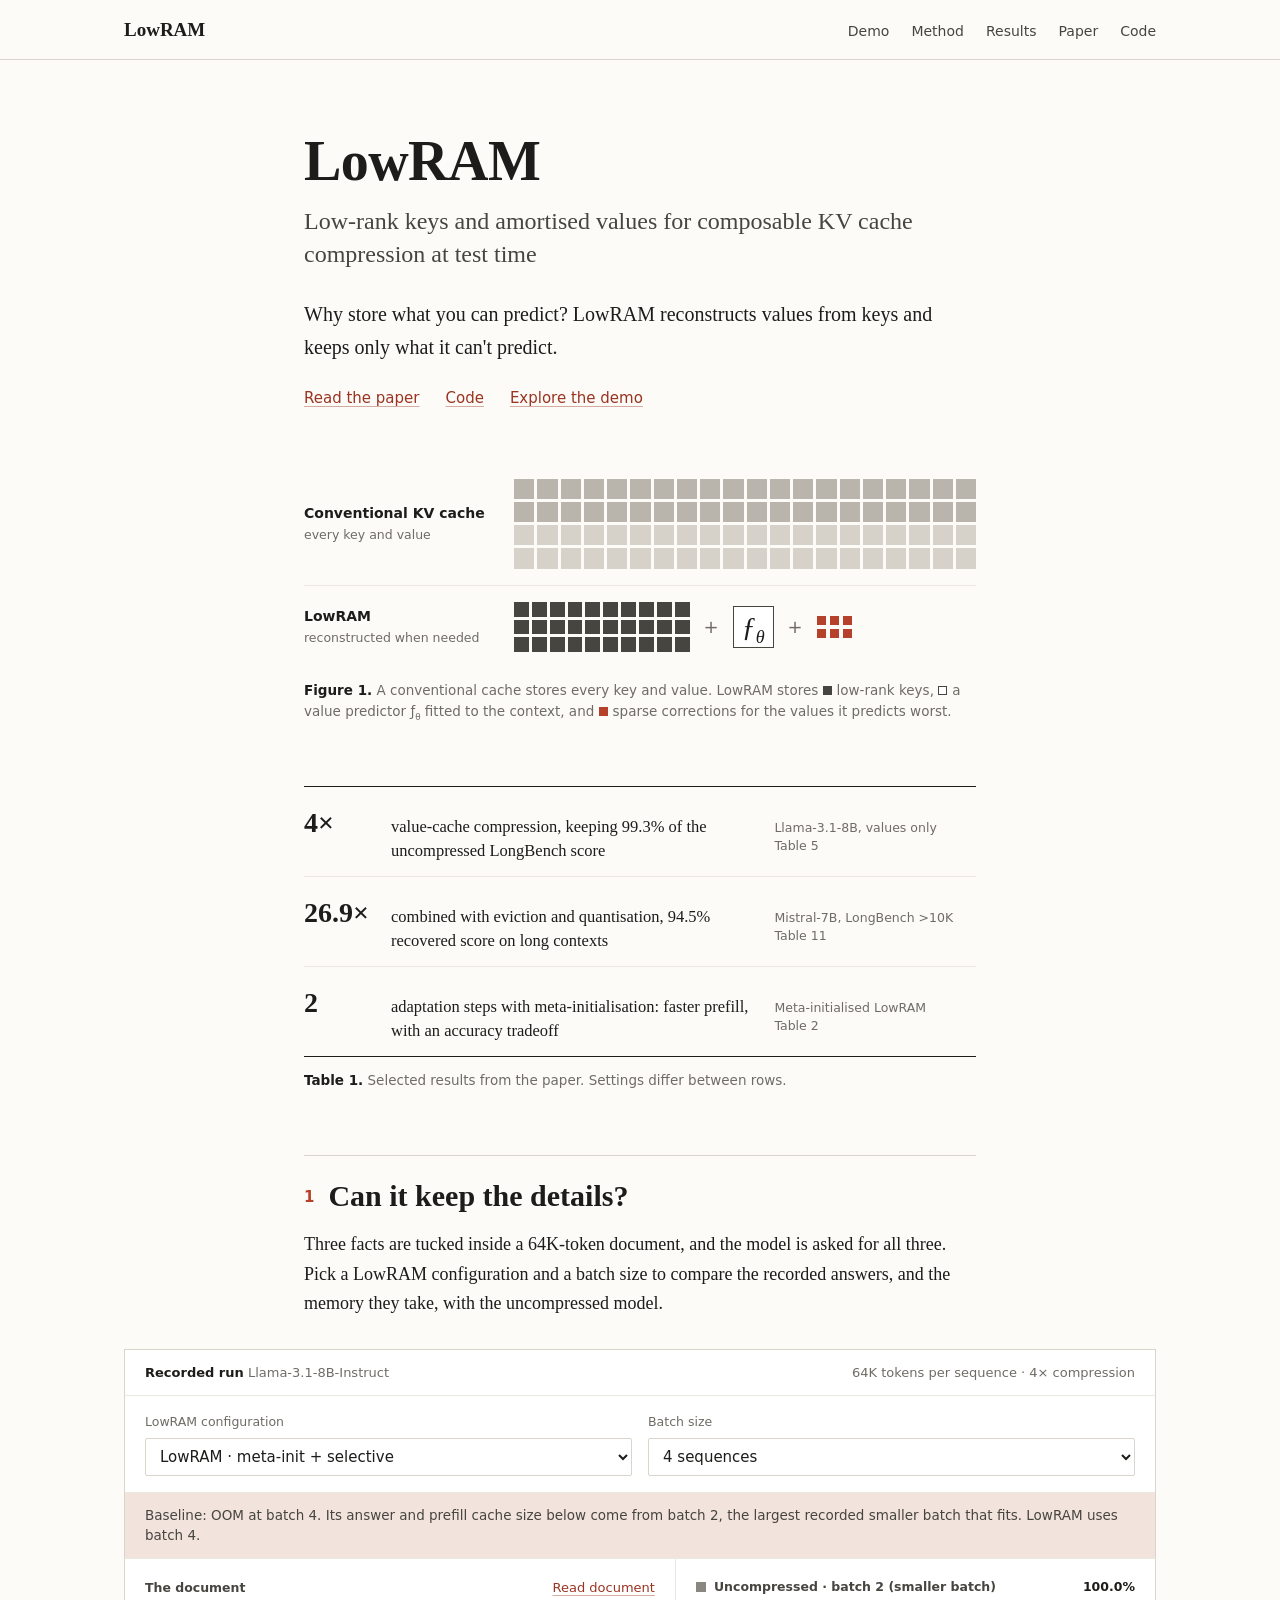
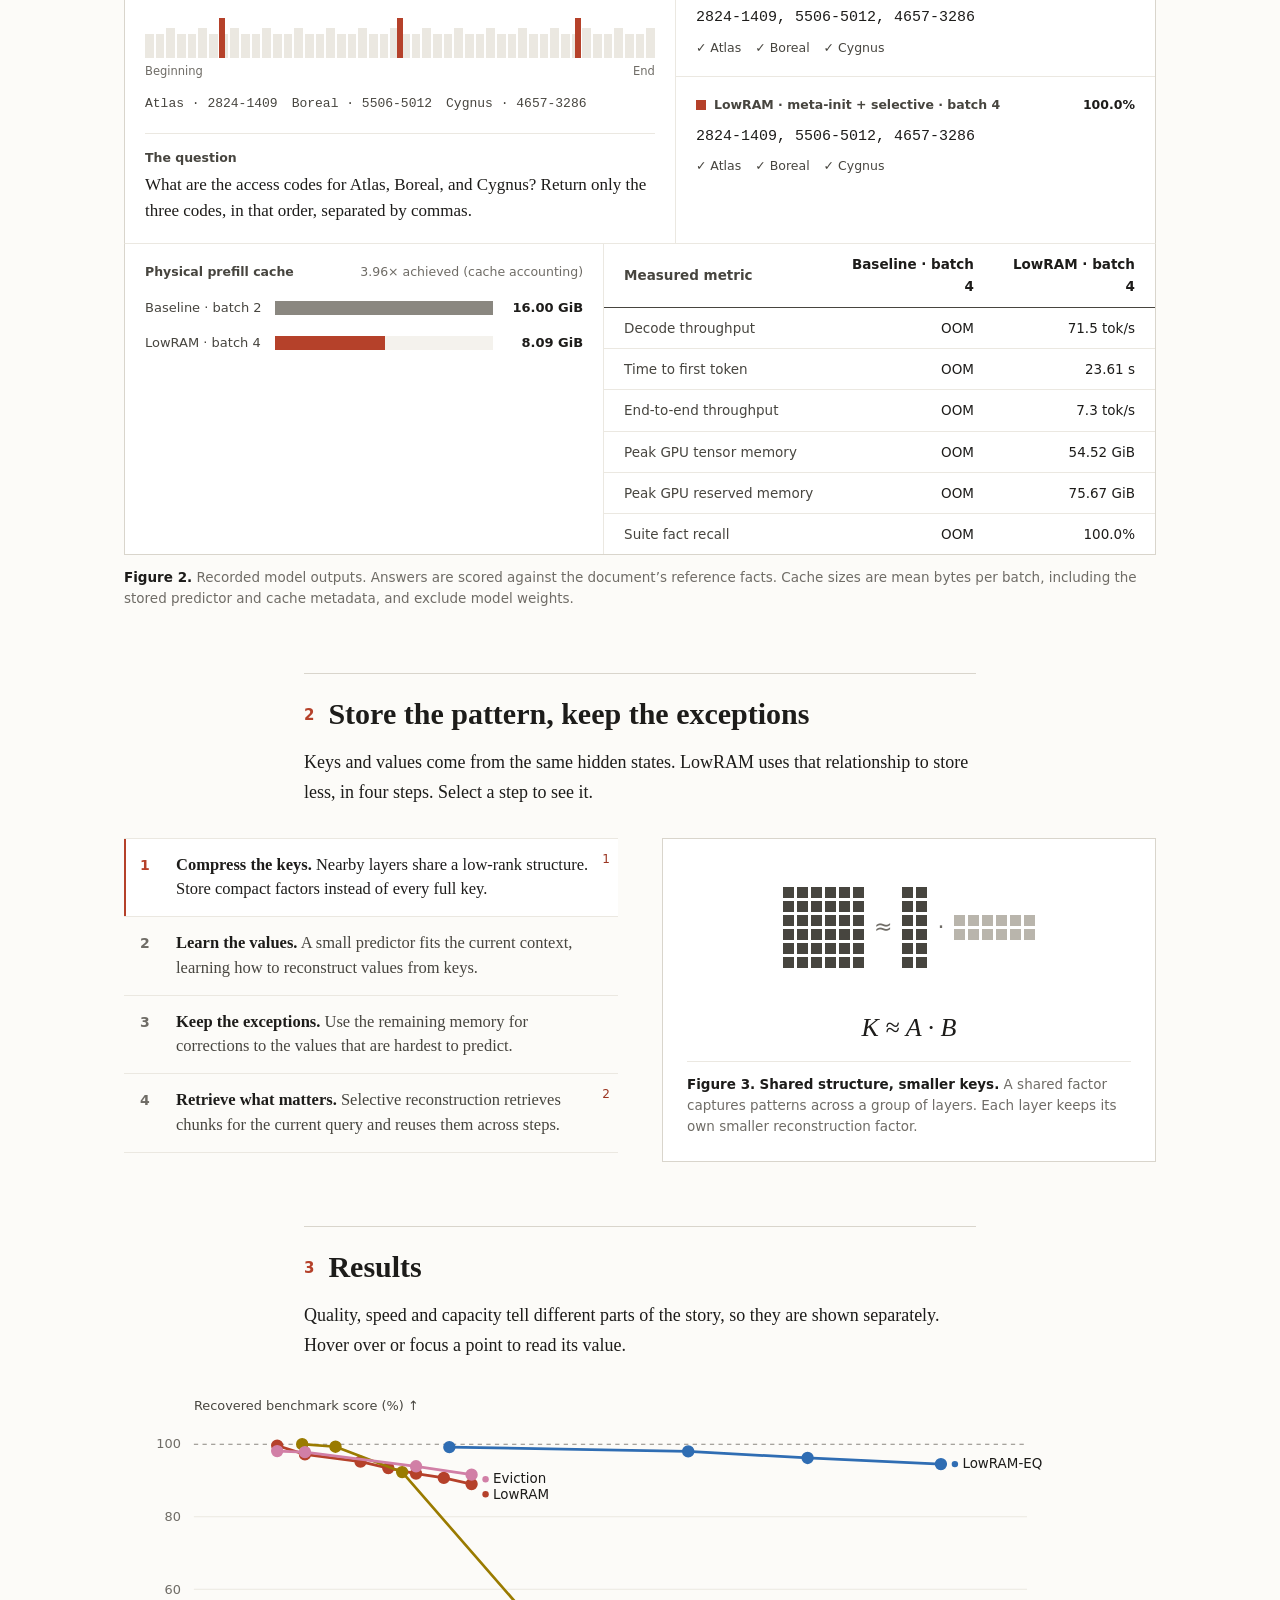
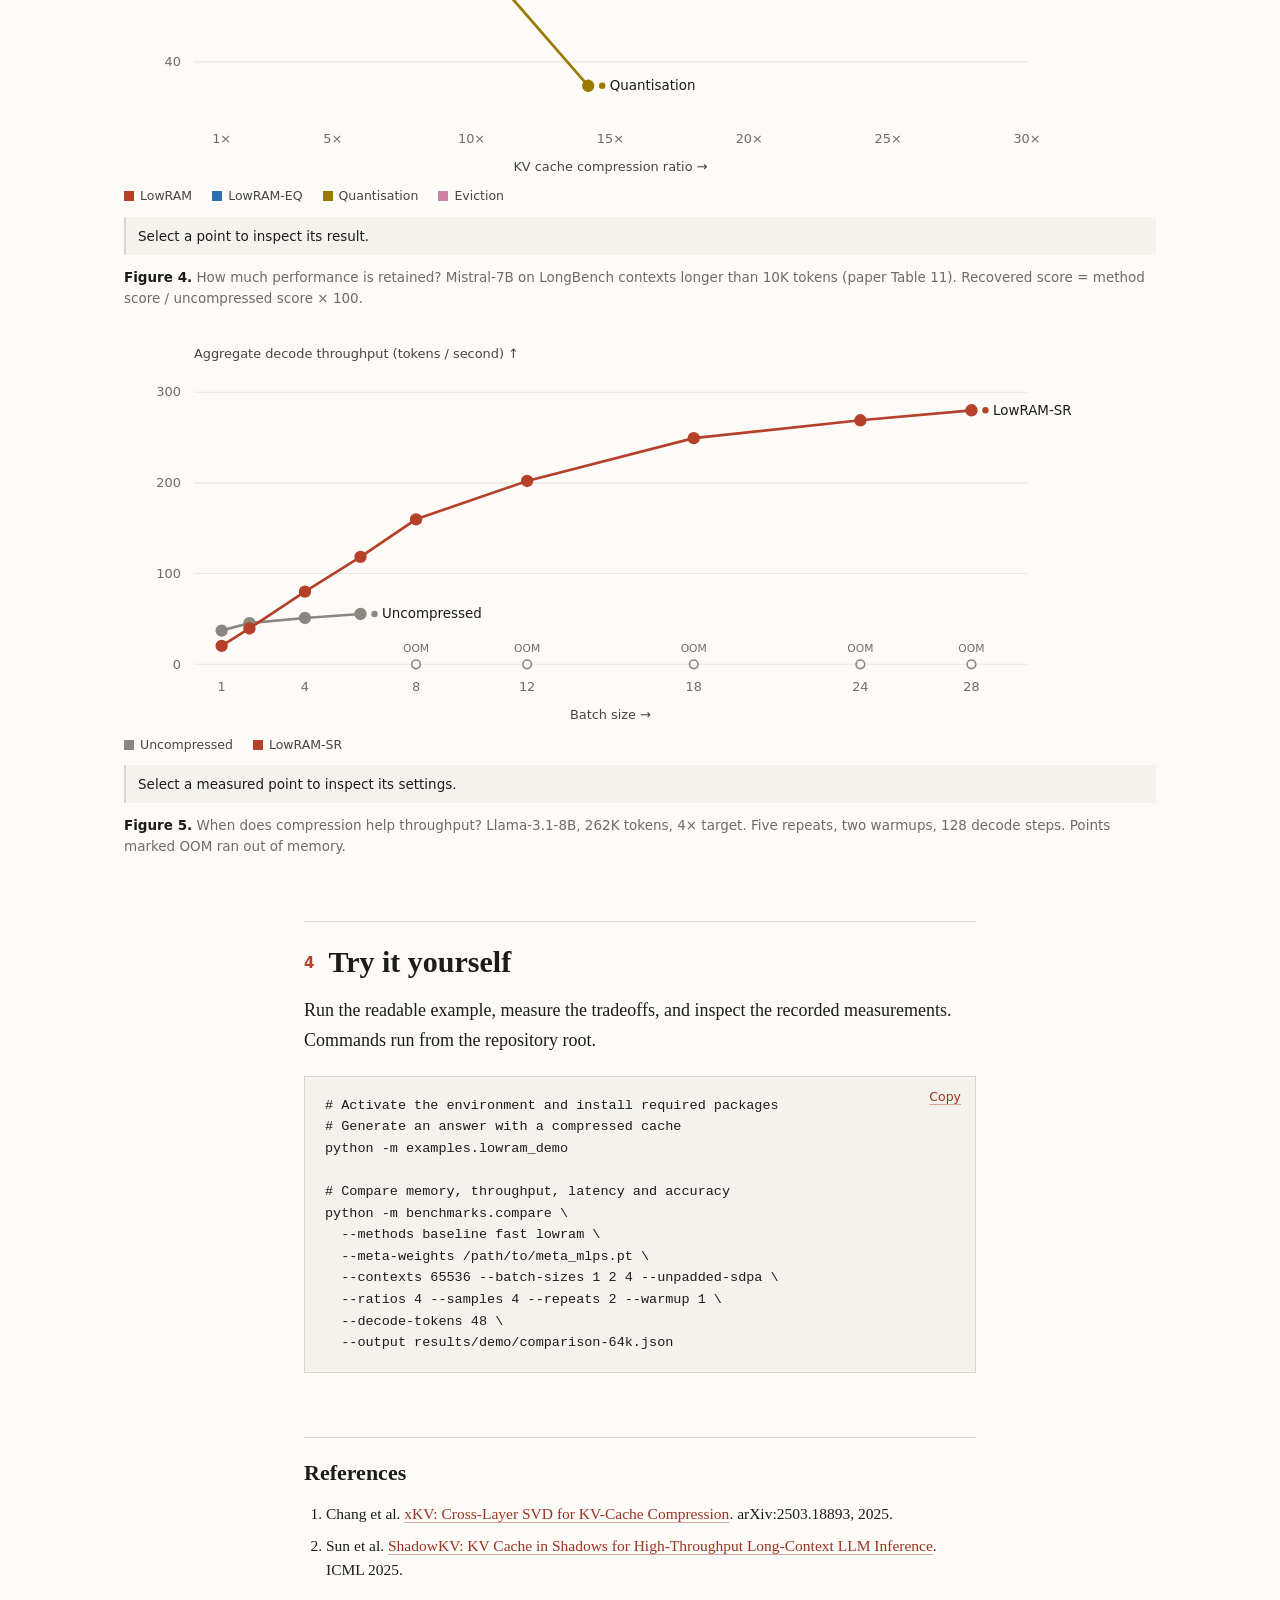
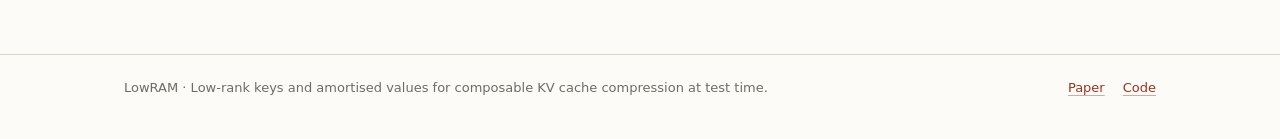
==== website/index.html @ 3d650031 "[Update] website" ====
<!doctype html>
<html lang="en-GB">
<head>
  <meta charset="utf-8">
  <meta name="viewport" content="width=device-width, initial-scale=1">
  <meta name="description" content="LowRAM: low-rank keys and amortised values for composable KV cache compression. Explore the method and replay real benchmark results.">
  <title>LowRAM — More context. Less memory.</title>
  <link rel="icon" href="favicon.svg" type="image/svg+xml">
  <!-- TODO: replace every ARXIV_ID in this file with the paper's arXiv ID once it is public. -->
  <link rel="stylesheet" href="styles.css?v=article-3">
  <script src="app.js?v=article-3" defer></script>
</head>
<body>
  <a class="skip" href="#main">Skip to content</a>
  <header class="site-header">
    <div class="page-wide header-row">
      <a class="wordmark" href="#">LowRAM</a>
      <nav aria-label="Main navigation"><a href="#demo">Demo</a><a href="#method">Method</a><a href="#evidence">Results</a><a href="https://arxiv.org/abs/ARXIV_ID">Paper</a><a href="https://github.com/MartinBenfeghoul/project_a">Code</a></nav>
    </div>
  </header>

  <main id="main">
    <article>
      <header class="title-block col">
        <h1>LowRAM</h1>
        <p class="subtitle">Low-rank keys and amortised values for composable KV cache compression at test time</p>
        <p class="lede">Why store what you can predict? LowRAM reconstructs values from keys and keeps only what it can't predict.</p>
        <p class="title-links"><a href="https://arxiv.org/abs/ARXIV_ID">Read the paper</a><a href="https://github.com/MartinBenfeghoul/project_a">Code</a><a href="#demo">Explore the demo</a></p>
      </header>

      <figure class="teaser col">
        <div class="teaser-row"><span class="teaser-label">Conventional KV cache<small>every key and value</small></span><div class="cache-grid full-grid" aria-hidden="true"></div></div>
        <div class="teaser-row"><span class="teaser-label">LowRAM<small>reconstructed when needed</small></span><div class="teaser-compressed" aria-hidden="true"><div class="cache-grid small-grid"></div><span class="op">+</span><span class="predictor-symbol">ƒ<sub>θ</sub></span><span class="op">+</span><div class="residual-grid"><i></i><i></i><i></i><i></i><i></i><i></i></div></div></div>
        <figcaption><b>Figure 1.</b> A conventional cache stores every key and value. LowRAM stores <span class="swatch key-swatch"></span>low-rank keys, <span class="swatch value-swatch"></span>a value predictor ƒ<sub>θ</sub> fitted to the context, and <span class="swatch residual-swatch"></span>sparse corrections for the values it predicts worst.</figcaption>
      </figure>

      <section class="col" aria-label="Selected findings from the paper">
        <table class="highlights">
          <caption><b>Table 1.</b> Selected results from the paper. Settings differ between rows.</caption>
          <tbody>
            <tr><th scope="row">4×</th><td>value-cache compression, keeping 99.3% of the uncompressed LongBench score</td><td class="source">Llama-3.1-8B, values only<br>Table 5</td></tr>
            <tr><th scope="row">26.9×</th><td>combined with eviction and quantisation, 94.5% recovered score on long contexts</td><td class="source">Mistral-7B, LongBench &gt;10K<br>Table 11</td></tr>
            <tr><th scope="row">2</th><td>adaptation steps with meta-initialisation: faster prefill, with an accuracy tradeoff</td><td class="source">Meta-initialised LowRAM<br>Table 2</td></tr>
          </tbody>
        </table>
      </section>

      <section id="demo">
        <div class="col">
          <h2><span class="secnum">1</span>Can it keep the details?</h2>
          <p>Three facts are tucked inside a 64K-token document, and the model is asked for all three. Pick a LowRAM configuration and a batch size to compare the recorded answers, and the memory they take, with the uncompressed model.</p>
        </div>
        <figure class="demo page-wide">
          <div class="demo-toolbar"><p><strong id="run-label">Loading recorded run…</strong> <span id="run-model"></span></p><p class="fixed-settings">64K tokens per sequence · 4× compression</p></div>
          <p id="load-error" role="alert" hidden></p>
          <div class="controls">
            <label>LowRAM configuration<select id="method-select" disabled></select></label>
            <label>Batch size<select id="batch-select" disabled></select></label>
          </div>
          <p id="baseline-note" class="baseline-note" role="status" hidden></p>
          <div class="challenge">
            <div class="document-panel">
              <div class="panel-heading"><span>The document</span><button id="document-toggle" class="plain-button" aria-expanded="false" aria-controls="document-text">Read document</button></div>
              <div class="document-map" id="document-map" aria-label="Relevant fact positions within the document"></div>
              <div class="map-axis"><span>Beginning</span><span>End</span></div>
              <div id="facts" class="facts"></div>
              <pre id="document-text" hidden></pre>
              <div class="question-box"><span class="panel-label">The question</span><p id="question">Loading…</p></div>
            </div>
            <div class="answers-panel">
              <div class="answer-card"><div class="panel-heading"><span><i class="legend-dot baseline-color"></i><span id="baseline-answer-label">Uncompressed</span></span><span id="baseline-score" class="answer-score">—</span></div><p class="answer-text" id="baseline-answer">Waiting for the recorded result.</p><div id="baseline-checks" class="answer-checks"></div></div>
              <div class="answer-card"><div class="panel-heading"><span><i class="legend-dot lowram-color"></i><span id="answer-method">LowRAM</span></span><span id="lowram-score" class="answer-score">—</span></div><p class="answer-text" id="lowram-answer">Waiting for the recorded result.</p><div id="lowram-checks" class="answer-checks"></div></div>
            </div>
          </div>
          <div class="metrics-area">
            <div class="memory-comparison">
              <div class="panel-heading"><span>Physical prefill cache</span><span id="memory-saving">—</span></div>
              <div class="memory-row"><span id="baseline-memory-label">Baseline</span><div class="bar-track"><div id="baseline-bar" class="bar baseline-color"></div></div><strong id="baseline-memory">—</strong></div>
              <div class="memory-row"><span id="lowram-memory-label">LowRAM</span><div class="bar-track"><div id="lowram-bar" class="bar lowram-color"></div></div><strong id="lowram-memory">—</strong></div>
            </div>
            <div class="table-scroll"><table class="metric-table"><caption class="sr-only">Performance comparison for the selected configuration</caption><thead><tr><th scope="col">Measured metric</th><th scope="col" id="baseline-column">Baseline</th><th scope="col" id="lowram-column">LowRAM</th></tr></thead><tbody id="metric-rows"></tbody></table></div>
          </div>
          <figcaption><b>Figure 2.</b> Recorded model outputs. Answers are scored against the document’s reference facts. Cache sizes are mean bytes per batch, including the stored predictor and cache metadata, and exclude model weights.</figcaption>
        </figure>
      </section>

      <section id="method">
        <div class="col">
          <h2><span class="secnum">2</span>Store the pattern, keep the exceptions</h2>
          <p>Keys and values come from the same hidden states. LowRAM uses that relationship to store less, in four steps. Select a step to see it.</p>
        </div>
        <div class="method-layout page-wide">
          <ol class="method-steps" aria-label="Explore the compression steps">
            <li><button class="method-step active" data-step="0" aria-pressed="true"><span class="step-num">1</span><span><b>Compress the keys.</b> Nearby layers share a low-rank structure. Store compact factors instead of every full key.</span></button><sup class="cite"><a href="#ref-xkv" aria-label="Reference 1: xKV">1</a></sup></li>
            <li><button class="method-step" data-step="1" aria-pressed="false"><span class="step-num">2</span><span><b>Learn the values.</b> A small predictor fits the current context, learning how to reconstruct values from keys.</span></button></li>
            <li><button class="method-step" data-step="2" aria-pressed="false"><span class="step-num">3</span><span><b>Keep the exceptions.</b> Use the remaining memory for corrections to the values that are hardest to predict.</span></button></li>
            <li><button class="method-step" data-step="3" aria-pressed="false"><span class="step-num">4</span><span><b>Retrieve what matters.</b> Selective reconstruction retrieves chunks for the current query and reuses them across steps.</span></button><sup class="cite"><a href="#ref-shadowkv" aria-label="Reference 2: ShadowKV">2</a></sup></li>
          </ol>
          <figure class="method-visual">
            <div class="visual-stage" id="visual-stage" aria-hidden="true"></div>
            <p class="formula" id="method-formula">K ≈ A · B</p>
            <figcaption><b>Figure 3.</b> <span id="method-title">Shared structure, smaller keys.</span> <span id="method-caption">A shared factor captures patterns across a group of layers. Each layer keeps its own smaller reconstruction factor.</span></figcaption>
          </figure>
        </div>
      </section>

      <section id="evidence">
        <div class="col">
          <h2><span class="secnum">3</span>Results</h2>
          <p>Quality, speed and capacity tell different parts of the story, so they are shown separately. Hover over or focus a point to read its value.</p>
        </div>
        <figure class="page-wide chart-figure">
          <div id="accuracy-chart" class="chart"></div>
          <div id="accuracy-detail" class="point-detail" aria-live="polite">Select a point to inspect its result.</div>
          <figcaption><b>Figure 4.</b> How much performance is retained? Mistral-7B on LongBench contexts longer than 10K tokens (paper Table 11). Recovered score = method score / uncompressed score × 100.</figcaption>
        </figure>
        <figure class="page-wide chart-figure">
          <div id="throughput-chart" class="chart"></div>
          <div id="throughput-detail" class="point-detail" aria-live="polite">Select a measured point to inspect its settings.</div>
          <figcaption><b>Figure 5.</b> When does compression help throughput? Llama-3.1-8B, 262K tokens, 4× target. Five repeats, two warmups, 128 decode steps. Points marked OOM ran out of memory.</figcaption>
        </figure>
      </section>

      <section id="reproduce" class="col">
        <h2><span class="secnum">4</span>Try it yourself</h2>
        <p>Run the readable example, measure the tradeoffs, and inspect the recorded measurements. Commands run from the repository root.</p>
        <div class="code-block">
          <button id="copy-command" class="plain-button">Copy</button>
          <pre id="reproduce-command"># Activate the environment and install required packages
# Generate an answer with a compressed cache
python -m examples.lowram_demo

# Compare memory, throughput, latency and accuracy
python -m benchmarks.compare \
  --methods baseline fast lowram \
  --meta-weights /path/to/meta_mlps.pt \
  --contexts 65536 --batch-sizes 1 2 4 --unpadded-sdpa \
  --ratios 4 --samples 4 --repeats 2 --warmup 1 \
  --decode-tokens 48 \
  --output results/demo/comparison-64k.json</pre>
        </div>
      </section>

      <section id="references" class="col">
        <h2>References</h2>
        <ol class="references">
          <li id="ref-xkv">Chang et al. <a href="https://arxiv.org/abs/2503.18893">xKV: Cross-Layer SVD for KV-Cache Compression</a>. arXiv:2503.18893, 2025.</li>
          <li id="ref-shadowkv">Sun et al. <a href="https://arxiv.org/abs/2410.21465">ShadowKV: KV Cache in Shadows for High-Throughput Long-Context LLM Inference</a>. ICML 2025.</li>
        </ol>
      </section>
    </article>
  </main>

  <footer class="site-footer">
    <div class="page-wide footer-row"><span>LowRAM · Low-rank keys and amortised values for composable KV cache compression at test time.</span><span class="footer-links"><a href="https://arxiv.org/abs/ARXIV_ID">Paper</a><a href="https://github.com/MartinBenfeghoul/project_a">Code</a></span></div>
  </footer>
  <noscript><p class="col">Enable JavaScript for the interactive demo. The paper remains available.</p></noscript>
</body>
</html>
---- website/styles.css ----
/* Research-article layout: one reading column, wider figures, hairline rules. */
:root {
  --bg:#fcfbf8;
  --surface:#ffffff;
  --ink:#1d1c1a;
  --ink-2:#47453f;
  --muted:#6f6c66;
  --rule:#d9d5cc;
  --rule-soft:#ebe8e1;
  --tint:#f4f2ed;
  --accent:#b5412a;
  --accent-ink:#9a3420;
  --accent-soft:#f3e3dd;
  --base:#8a8780;
  --link:#9a3420;
  --serif:Charter,"Bitstream Charter","Sitka Text",Cambria,Georgia,serif;
  --sans:system-ui,-apple-system,"Segoe UI",Roboto,"Helvetica Neue",Arial,sans-serif;
  --mono:ui-monospace,SFMono-Regular,Menlo,Consolas,monospace;
  color-scheme:light;
}

* {
  box-sizing:border-box;
}

html {
  scroll-behavior:smooth;
  scroll-padding-top:16px;
}

body {
  margin:0;
  background:var(--bg);
  color:var(--ink);
  font-family:var(--serif);
  font-size:18px;
  line-height:1.65;
  font-synthesis:none;
  -webkit-text-size-adjust:100%;
}

a {
  color:var(--link);
  text-decoration:underline;
  text-decoration-thickness:1px;
  text-underline-offset:3px;
  text-decoration-color:color-mix(in srgb,var(--link) 40%,transparent);
}

a:hover {
  text-decoration-color:currentColor;
}

button,select {
  font:inherit;
  color:inherit;
}

button {
  cursor:pointer;
}

button:disabled,select:disabled {
  cursor:wait;
  opacity:.55;
}

:focus-visible {
  outline:2px solid var(--accent);
  outline-offset:3px;
}

sub {
  font-size:.65em;
  line-height:0;
}

.col {
  max-width:720px;
  margin-left:auto;
  margin-right:auto;
  padding-left:24px;
  padding-right:24px;
}

.page-wide {
  max-width:1080px;
  margin-left:auto;
  margin-right:auto;
  padding-left:24px;
  padding-right:24px;
}

/* Header and footer */
.site-header {
  border-bottom:1px solid var(--rule);
  font-family:var(--sans);
  font-size:14px;
}

.header-row {
  display:flex;
  align-items:baseline;
  justify-content:space-between;
  gap:24px;
  padding-top:14px;
  padding-bottom:14px;
}

.wordmark {
  font-family:var(--serif);
  font-size:19px;
  font-weight:700;
  color:var(--ink);
  text-decoration:none;
}

.site-header nav {
  display:flex;
  gap:22px;
  flex-wrap:wrap;
}

.site-header nav a {
  color:var(--ink-2);
  text-decoration:none;
}

.site-header nav a:hover {
  color:var(--ink);
  text-decoration:underline;
}

.site-footer {
  margin-top:72px;
  border-top:1px solid var(--rule);
  font-family:var(--sans);
  font-size:13px;
  color:var(--muted);
}

.footer-row {
  display:flex;
  justify-content:space-between;
  gap:24px;
  padding-top:22px;
  padding-bottom:40px;
}

.footer-links {
  display:flex;
  gap:18px;
}

/* Title block */
.title-block {
  padding-top:72px;
  padding-bottom:8px;
}

h1 {
  font-size:56px;
  line-height:1.05;
  font-weight:700;
  letter-spacing:-.01em;
  margin:0;
}

.subtitle {
  font-size:24px;
  line-height:1.35;
  color:var(--ink-2);
  margin:14px 0 28px;
  max-width:30em;
}

.lede {
  font-size:20px;
  margin:0 0 22px;
}

.title-links {
  font-family:var(--sans);
  font-size:15px;
  display:flex;
  flex-wrap:wrap;
  gap:8px 26px;
  margin:0;
}

/* Sections and running text */
section {
  margin-top:64px;
}

h2 {
  font-size:30px;
  line-height:1.2;
  font-weight:600;
  margin:0 0 16px;
  padding-top:22px;
  border-top:1px solid var(--rule);
}

.secnum {
  font-family:var(--sans);
  font-size:15px;
  font-weight:600;
  color:var(--accent);
  margin-right:14px;
  vertical-align:4px;
}

p {
  margin:0 0 18px;
}

figure {
  margin:36px auto 0;
}

figcaption {
  font-family:var(--sans);
  font-size:13.5px;
  line-height:1.55;
  color:var(--muted);
  margin-top:12px;
}

figcaption b,caption b {
  color:var(--ink);
  font-weight:600;
}

/* Figure 1: teaser */
.teaser {
  margin-top:44px;
}

.teaser-row {
  display:grid;
  grid-template-columns:190px 1fr;
  gap:20px;
  align-items:center;
  padding:16px 0;
  border-top:1px solid var(--rule-soft);
}

.teaser-row:first-child {
  border-top:0;
}

.teaser-label {
  font-family:var(--sans);
  font-size:14px;
  font-weight:600;
}

.teaser-label small {
  display:block;
  font-weight:400;
  color:var(--muted);
  font-size:12.5px;
}

.cache-grid {
  display:grid;
  gap:3px;
}

.full-grid {
  grid-template-columns:repeat(20,1fr);
}

.cache-grid i {
  display:block;
  aspect-ratio:1;
  background:#b9b5ac;
}

.full-grid i:nth-child(n+41) {
  background:#d6d2c9;
}

.teaser-compressed {
  display:flex;
  align-items:center;
  gap:14px;
}

.small-grid {
  width:38%;
  grid-template-columns:repeat(10,1fr);
}

.small-grid i,.key-swatch {
  background:var(--ink-2);
}

.op {
  font-family:var(--sans);
  color:var(--muted);
}

.predictor-symbol {
  font-style:italic;
  font-size:28px;
  line-height:1;
  color:var(--ink);
  padding:6px 8px;
  border:1px solid var(--ink-2);
  background:var(--surface);
}

.residual-grid {
  display:grid;
  grid-template-columns:repeat(3,9px);
  gap:4px;
}

.residual-grid i,.residual-swatch {
  display:block;
  width:9px;
  height:9px;
  background:var(--accent);
}

.swatch {
  display:inline-block;
  width:9px;
  height:9px;
  margin-right:5px;
  vertical-align:0;
}

.value-swatch {
  border:1px solid var(--ink-2);
  background:var(--surface);
}

/* Table 1 */
.highlights {
  width:100%;
  border-collapse:collapse;
  border-top:1.5px solid var(--ink);
  border-bottom:1.5px solid var(--ink);
  caption-side:bottom;
}

.highlights caption {
  text-align:left;
  font-family:var(--sans);
  font-size:13.5px;
  color:var(--muted);
  padding-top:12px;
}

.highlights th,.highlights td {
  padding:13px 12px 13px 0;
  vertical-align:baseline;
  border-top:1px solid var(--rule-soft);
  text-align:left;
}

.highlights tr:first-child th,.highlights tr:first-child td {
  border-top:0;
}

.highlights th {
  font-size:28px;
  font-weight:600;
  white-space:nowrap;
  font-variant-numeric:lining-nums tabular-nums;
  padding-right:22px;
}

.highlights td {
  font-size:16.5px;
  line-height:1.45;
}

.highlights .source {
  font-family:var(--sans);
  font-size:12.5px;
  color:var(--muted);
  width:30%;
  padding-right:0;
}

/* Figure 2: recorded demo */
.demo {
  margin-top:30px;
}

.demo > :not(figcaption) {
  background:var(--surface);
  border-left:1px solid var(--rule);
  border-right:1px solid var(--rule);
}

.demo > :first-child {
  border-top:1px solid var(--rule);
}

.demo > figcaption {
  border-top:1px solid var(--rule);
  margin-top:0;
  padding-top:12px;
}

.demo-toolbar {
  display:flex;
  justify-content:space-between;
  align-items:baseline;
  gap:12px;
  flex-wrap:wrap;
  padding:12px 20px;
  border-bottom:1px solid var(--rule-soft);
  font-family:var(--sans);
  font-size:13px;
  color:var(--muted);
}

.demo-toolbar p {
  margin:0;
}

.demo-toolbar strong {
  color:var(--ink);
  font-weight:600;
}

#load-error {
  margin:0;
  padding:12px 20px;
  font-family:var(--sans);
  font-size:14px;
  color:var(--accent-ink);
}

.controls {
  display:grid;
  grid-template-columns:repeat(2,minmax(0,1fr));
  gap:16px;
  padding:16px 20px;
  border-bottom:1px solid var(--rule-soft);
}

.controls label {
  display:grid;
  gap:5px;
  font-family:var(--sans);
  font-size:12.5px;
  color:var(--muted);
}

.controls select {
  width:100%;
  font-family:var(--sans);
  font-size:15px;
  color:var(--ink);
  background:var(--surface);
  border:1px solid var(--rule);
  border-radius:2px;
  padding:8px 10px;
}

.baseline-note {
  margin:0;
  padding:12px 20px;
  font-family:var(--sans);
  font-size:13.5px;
  line-height:1.5;
  color:var(--ink-2);
  background:var(--accent-soft) !important;
  border-bottom:1px solid var(--rule-soft);
}

.challenge {
  display:grid;
  grid-template-columns:minmax(0,1.15fr) minmax(0,1fr);
}

.document-panel {
  padding:18px 20px 20px;
  border-right:1px solid var(--rule-soft);
}

.answers-panel {
  display:grid;
  align-content:start;
}

.panel-heading {
  display:flex;
  justify-content:space-between;
  align-items:baseline;
  gap:12px;
  font-family:var(--sans);
  font-size:12.5px;
  font-weight:600;
  color:var(--ink-2);
}

.panel-label {
  display:block;
  font-family:var(--sans);
  font-size:12.5px;
  font-weight:600;
  color:var(--ink-2);
  margin-bottom:4px;
}

.plain-button {
  background:none;
  border:0;
  padding:0;
  font-family:var(--sans);
  font-size:13px;
  font-weight:400;
  color:var(--link);
  text-decoration:underline;
  text-decoration-color:color-mix(in srgb,var(--link) 40%,transparent);
  text-underline-offset:3px;
}

.document-map {
  position:relative;
  display:grid;
  grid-template-columns:repeat(48,1fr);
  gap:2px;
  height:46px;
  margin-top:14px;
  align-items:end;
}

.document-map i {
  height:24px;
  background:var(--rule-soft);
}

.document-map i:nth-child(3n) {
  height:30px;
}

.document-map .fact-marker {
  position:absolute;
  bottom:0;
  width:6px;
  height:40px;
  padding:0;
  background:var(--accent);
  border:0;
  transform:translateX(-50%);
}

.map-axis {
  display:flex;
  justify-content:space-between;
  font-family:var(--sans);
  font-size:11.5px;
  color:var(--muted);
  margin-top:4px;
}

.facts {
  display:flex;
  flex-wrap:wrap;
  gap:6px 14px;
  margin:12px 0 0;
}

.fact-chip {
  font-family:var(--mono);
  font-size:13px;
  color:var(--ink-2);
}

#document-text {
  max-height:280px;
  overflow:auto;
  white-space:pre-wrap;
  font-family:var(--mono);
  font-size:12.5px;
  line-height:1.6;
  margin:14px 0 0;
  padding:12px;
  background:var(--tint);
  border:1px solid var(--rule-soft);
}

.question-box {
  margin-top:18px;
  padding-top:14px;
  border-top:1px solid var(--rule-soft);
}

.question-box p {
  margin:0;
  font-size:17px;
  line-height:1.5;
}

.answer-card {
  padding:18px 20px;
  border-bottom:1px solid var(--rule-soft);
}

.answer-card:last-child {
  border-bottom:0;
}

.legend-dot {
  display:inline-block;
  width:10px;
  height:10px;
  margin-right:8px;
  vertical-align:-1px;
}

.baseline-color {
  background:var(--base);
}

.lowram-color {
  background:var(--accent);
}

.answer-score {
  font-variant-numeric:tabular-nums;
  color:var(--ink);
}

.answer-text {
  font-family:var(--mono);
  font-size:15px;
  line-height:1.5;
  margin:10px 0 8px;
  overflow-wrap:anywhere;
}

.answer-checks {
  display:flex;
  flex-wrap:wrap;
  gap:4px 14px;
  font-family:var(--sans);
  font-size:12.5px;
  color:var(--ink-2);
}

.answer-checks span.missed {
  color:var(--accent-ink);
}

.metrics-area {
  display:grid;
  grid-template-columns:minmax(0,1fr) minmax(0,1.15fr);
  border-top:1px solid var(--rule-soft);
}

.memory-comparison {
  padding:18px 20px;
  border-right:1px solid var(--rule-soft);
}

#memory-saving {
  font-weight:400;
  color:var(--muted);
}

.memory-row {
  display:grid;
  grid-template-columns:118px minmax(0,1fr) 78px;
  gap:12px;
  align-items:center;
  margin-top:14px;
  font-family:var(--sans);
  font-size:13px;
  color:var(--ink-2);
}

.memory-row strong {
  text-align:right;
  font-weight:600;
  color:var(--ink);
  font-variant-numeric:tabular-nums;
}

.bar-track {
  height:14px;
  background:var(--tint);
}

.bar {
  height:100%;
  width:0;
  transition:width .4s ease;
}

.table-scroll {
  overflow-x:auto;
}

.metric-table {
  width:100%;
  border-collapse:collapse;
  font-family:var(--sans);
  font-size:13.5px;
}

.metric-table th,.metric-table td {
  text-align:right;
  padding:9px 20px 9px 12px;
  border-bottom:1px solid var(--rule-soft);
  font-variant-numeric:tabular-nums;
  white-space:nowrap;
}

.metric-table th:first-child,.metric-table td:first-child {
  text-align:left;
  padding-left:20px;
  color:var(--ink-2);
}

.metric-table thead th {
  white-space:normal;
  font-weight:600;
  color:var(--ink);
  border-bottom:1px solid var(--ink-2);
}

.metric-table tbody tr:last-child td {
  border-bottom:0;
}

/* Section 2: method */
.method-layout {
  display:grid;
  grid-template-columns:minmax(0,1fr) minmax(0,1fr);
  gap:44px;
  margin-top:30px;
  align-items:start;
}

.method-steps {
  list-style:none;
  margin:0;
  padding:0;
}

.method-steps li {
  position:relative;
  border-top:1px solid var(--rule-soft);
}

.method-steps li:last-child {
  border-bottom:1px solid var(--rule-soft);
}

.method-step {
  display:grid;
  grid-template-columns:28px 1fr;
  gap:8px;
  width:100%;
  text-align:left;
  background:none;
  border:0;
  border-left:2px solid transparent;
  padding:14px 26px 14px 14px;
  font-family:var(--serif);
  font-size:16.5px;
  line-height:1.5;
  color:var(--ink-2);
}

.method-step b {
  color:var(--ink);
  font-weight:600;
}

.method-step:hover {
  background:var(--tint);
}

.method-step.active {
  border-left-color:var(--accent);
  background:var(--surface);
  color:var(--ink);
}

.step-num {
  font-family:var(--sans);
  font-size:14px;
  font-weight:600;
  color:var(--muted);
  padding-top:2px;
}

.method-step.active .step-num {
  color:var(--accent);
}

.cite {
  position:absolute;
  right:8px;
  top:14px;
  font-family:var(--sans);
  font-size:12px;
  line-height:1;
}

.cite a {
  text-decoration:none;
}

.method-visual {
  margin:0;
  padding:24px;
  background:var(--surface);
  border:1px solid var(--rule);
}

.visual-stage {
  display:flex;
  gap:10px;
  align-items:center;
  justify-content:center;
  height:130px;
}

.visual-stage .matrix {
  display:grid;
  gap:3px;
  grid-template-columns:repeat(6,11px);
}

.visual-stage .matrix i {
  width:11px;
  height:11px;
  background:var(--ink-2);
}

.visual-stage .matrix.thin {
  grid-template-columns:repeat(2,11px);
}

.visual-stage .matrix.wide i {
  background:#b9b5ac;
}

.visual-stage .matrix.exceptions i:nth-child(5n) {
  background:var(--accent);
}

.visual-stage .matrix.selected i {
  background:var(--rule-soft);
}

.visual-stage .matrix.selected i:nth-child(3n) {
  background:var(--ink-2);
}

.visual-stage .operator {
  font-family:var(--sans);
  font-size:22px;
  color:var(--muted);
}

.visual-stage .predictor-symbol {
  font-size:34px;
  padding:10px 12px;
}

.visual-stage > * {
  animation:assemble .3s ease both;
}

@keyframes assemble {
  from {
    opacity:.2;
  }
  to {
    opacity:1;
  }
}

.formula {
  font-size:26px;
  font-style:italic;
  text-align:center;
  margin:14px 0 4px;
}

.method-visual figcaption {
  border-top:1px solid var(--rule-soft);
  padding-top:12px;
}

/* Accents drawn above the letter, so their position does not depend on font support for combining marks. */
.accented {
  position:relative;
  display:inline-block;
}

.accent {
  position:absolute;
  left:62%;
  top:-.08em;
  transform:translateX(-50%);
  font-size:1.2em;
  font-style:normal;
  line-height:1;
}

#method-title {
  color:var(--ink);
  font-weight:600;
}

/* Section 3: charts */
.chart-figure {
  margin-top:36px;
}

.chart svg {
  display:block;
  width:100%;
  height:auto;
  overflow:visible;
  font-family:var(--sans);
}

.chart .gridline {
  stroke:var(--rule-soft);
  stroke-width:1;
}

.chart .gridline.reference {
  stroke:var(--base);
  stroke-dasharray:4 4;
}

.chart .tick {
  font-size:12px;
  fill:var(--muted);
  font-variant-numeric:tabular-nums;
}

.chart .axis-label {
  font-size:12px;
  fill:var(--ink-2);
}

.chart .series-label {
  font-size:12.5px;
  fill:var(--ink);
}

.chart .oom-label {
  font-size:10px;
  fill:var(--muted);
}

.chart .point {
  cursor:pointer;
  transition:r .15s;
}

.chart .point:hover,.chart .point:focus {
  r:7;
  stroke:var(--ink);
  stroke-width:1.5;
  outline:none;
}

.chart-legend {
  display:flex;
  flex-wrap:wrap;
  gap:6px 20px;
  margin-top:8px;
  font-family:var(--sans);
  font-size:12.5px;
  color:var(--ink-2);
}

.chart-legend i {
  display:inline-block;
  width:10px;
  height:10px;
  margin-right:6px;
  vertical-align:-1px;
}

.point-detail {
  min-height:2.6em;
  margin-top:10px;
  padding:8px 12px;
  font-family:var(--sans);
  font-size:13.5px;
  color:var(--ink);
  background:var(--tint);
  border-left:2px solid var(--rule);
}

/* Section 4: code */
.code-block {
  position:relative;
  margin-top:20px;
  background:var(--tint);
  border:1px solid var(--rule);
}

.code-block pre {
  margin:0;
  padding:18px 20px;
  overflow-x:auto;
  font-family:var(--mono);
  font-size:13.5px;
  line-height:1.6;
  color:var(--ink);
}

#copy-command {
  position:absolute;
  top:10px;
  right:14px;
  font-size:12.5px;
}

/* References */
#references h2 {
  font-size:22px;
}

.references {
  font-size:15.5px;
  line-height:1.55;
  padding-left:22px;
  margin:0;
}

.references li {
  margin-bottom:8px;
}

.references li:target {
  background:var(--accent-soft);
}

/* Utilities */
.sr-only {
  position:absolute;
  width:1px;
  height:1px;
  padding:0;
  margin:-1px;
  overflow:hidden;
  clip:rect(0,0,0,0);
  white-space:nowrap;
  border:0;
}

.skip {
  position:absolute;
  left:-9999px;
  top:8px;
  z-index:10;
  padding:8px 12px;
  background:var(--surface);
  border:1px solid var(--ink);
  font-family:var(--sans);
}

.skip:focus {
  left:16px;
}

@media (max-width:860px) {
  .challenge,.metrics-area,.method-layout {
    grid-template-columns:1fr;
  }
  .document-panel,.memory-comparison {
    border-right:0;
    border-bottom:1px solid var(--rule-soft);
  }
  .method-layout {
    gap:24px;
  }
}

@media (max-width:600px) {
  body {
    font-size:17px;
  }
  .col,.page-wide {
    padding-left:16px;
    padding-right:16px;
  }
  .header-row {
    flex-direction:column;
    gap:6px;
  }
  .site-header nav {
    gap:16px;
  }
  .title-block {
    padding-top:44px;
  }
  h1 {
    font-size:42px;
  }
  .subtitle {
    font-size:20px;
  }
  .lede {
    font-size:18px;
  }
  h2 {
    font-size:25px;
  }
  .teaser-row {
    grid-template-columns:1fr;
    gap:10px;
  }
  .highlights th {
    font-size:22px;
    padding-right:12px;
  }
  .highlights tbody,.highlights tr {
    display:block;
  }
  .highlights tr {
    display:grid;
    grid-template-columns:76px minmax(0,1fr);
    border-top:1px solid var(--rule-soft);
  }
  .highlights tr:first-child {
    border-top:0;
  }
  .highlights th,.highlights td {
    border-top:0;
  }
  .highlights th {
    grid-row:span 2;
  }
  .highlights td {
    padding-bottom:4px;
  }
  .highlights .source {
    width:auto;
    padding-top:0;
    padding-bottom:13px;
  }
  .controls {
    grid-template-columns:1fr;
  }
  .demo-toolbar,.controls,.baseline-note,#load-error,.document-panel,.answer-card,.memory-comparison {
    padding-left:14px;
    padding-right:14px;
  }
  .memory-row {
    grid-template-columns:96px minmax(0,1fr) auto;
    gap:10px;
    font-size:12.5px;
  }
  .memory-row strong {
    white-space:nowrap;
  }
  .metric-table {
    font-size:12.5px;
  }
  .metric-table th,.metric-table td {
    padding:8px 14px 8px 8px;
  }
  .metric-table td:first-child {
    white-space:normal;
  }
  .metric-table th:first-child,.metric-table td:first-child {
    padding-left:14px;
  }
  .visual-stage {
    transform:scale(.8);
  }
  .chart {
    overflow-x:auto;
  }
  .chart svg {
    min-width:640px;
  }
  .footer-row {
    flex-direction:column;
    gap:8px;
  }
}

@media (prefers-reduced-motion:reduce) {
  html {
    scroll-behavior:auto;
  }
  *,*::before,*::after {
    animation:none !important;
    transition:none !important;
  }
}
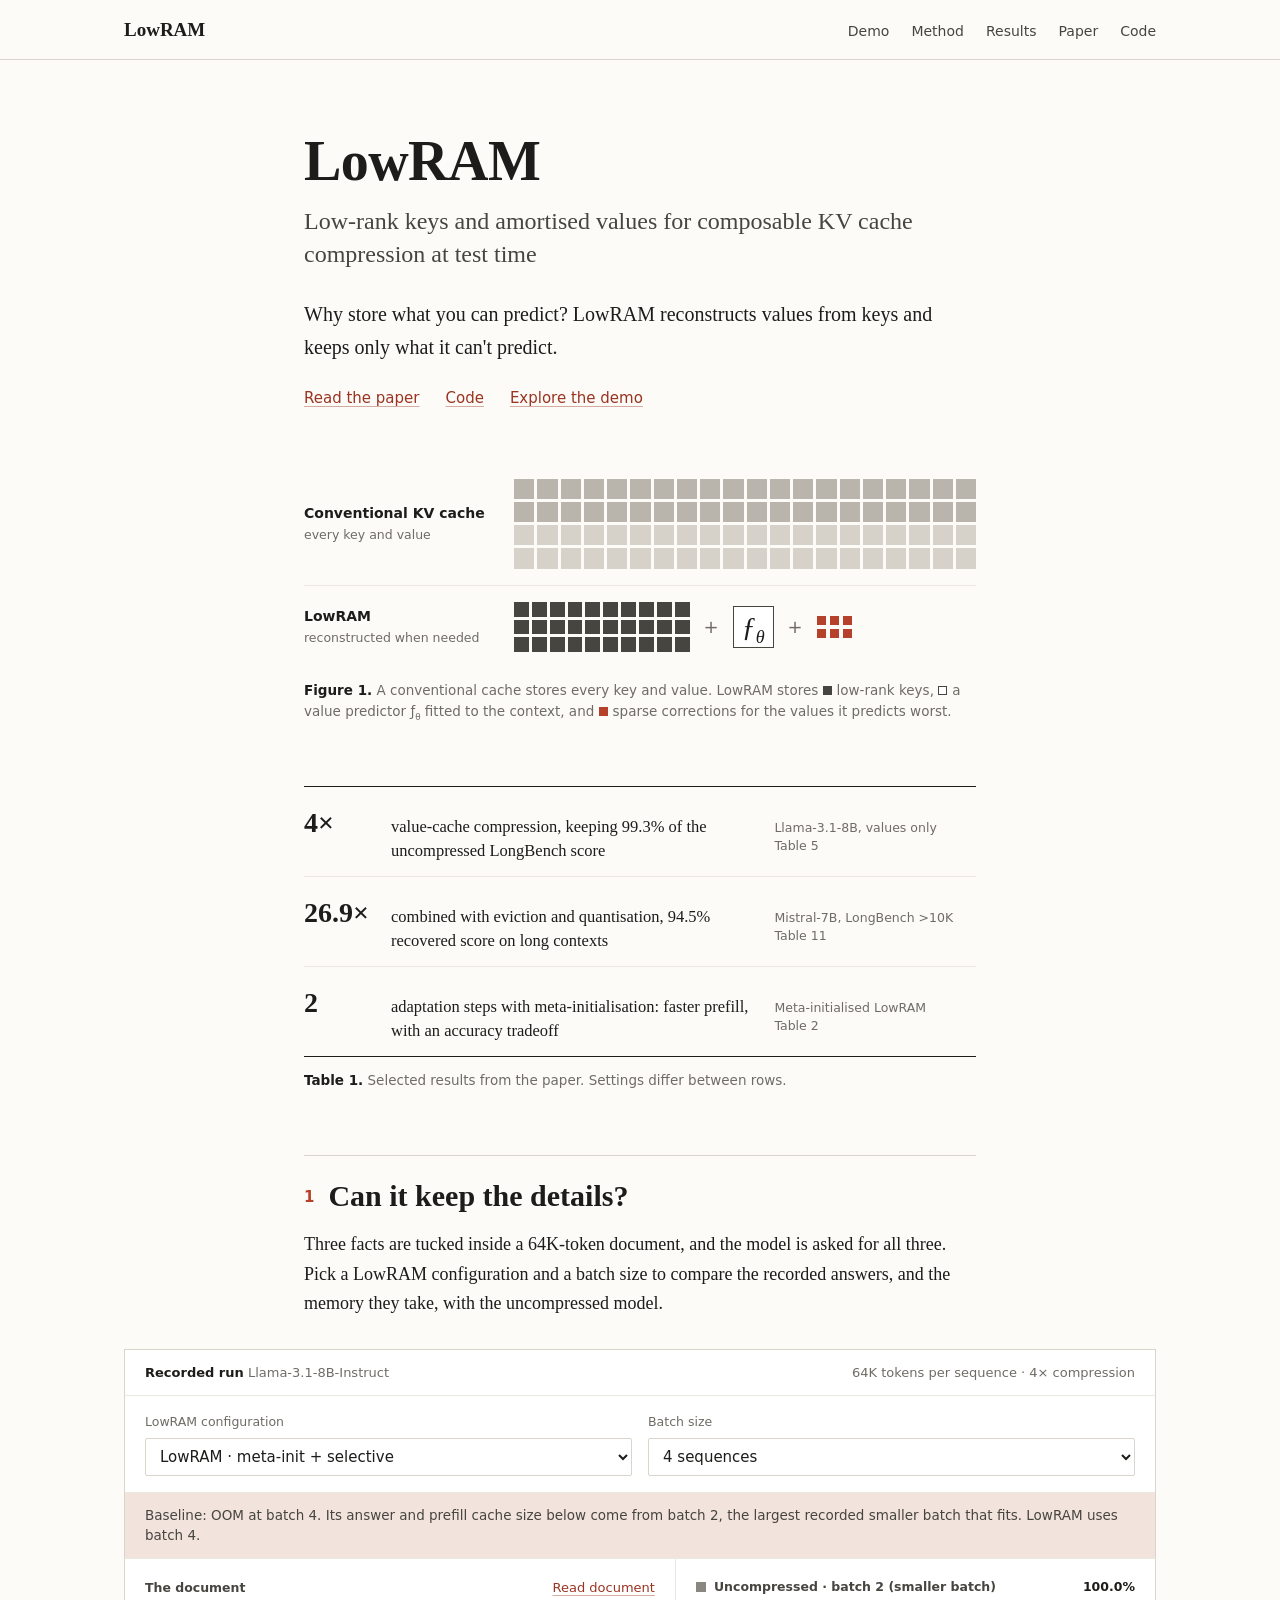
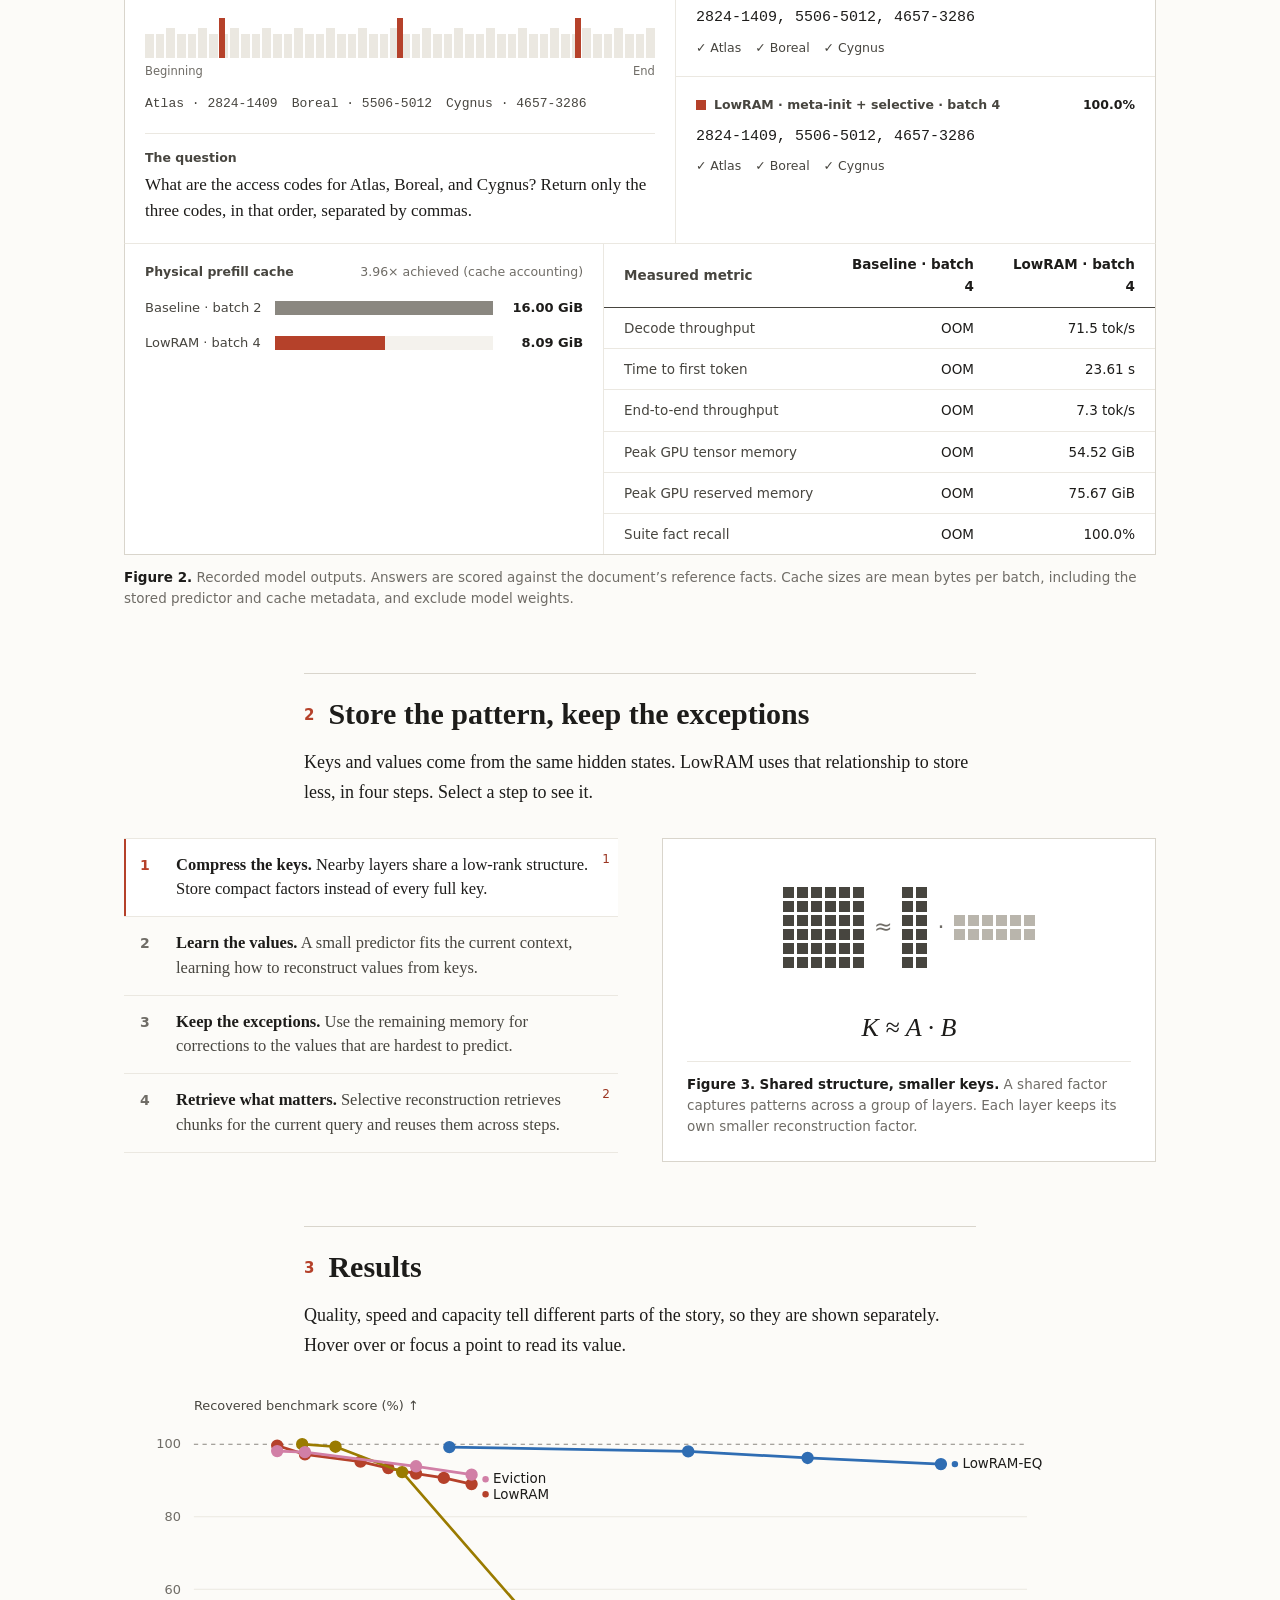
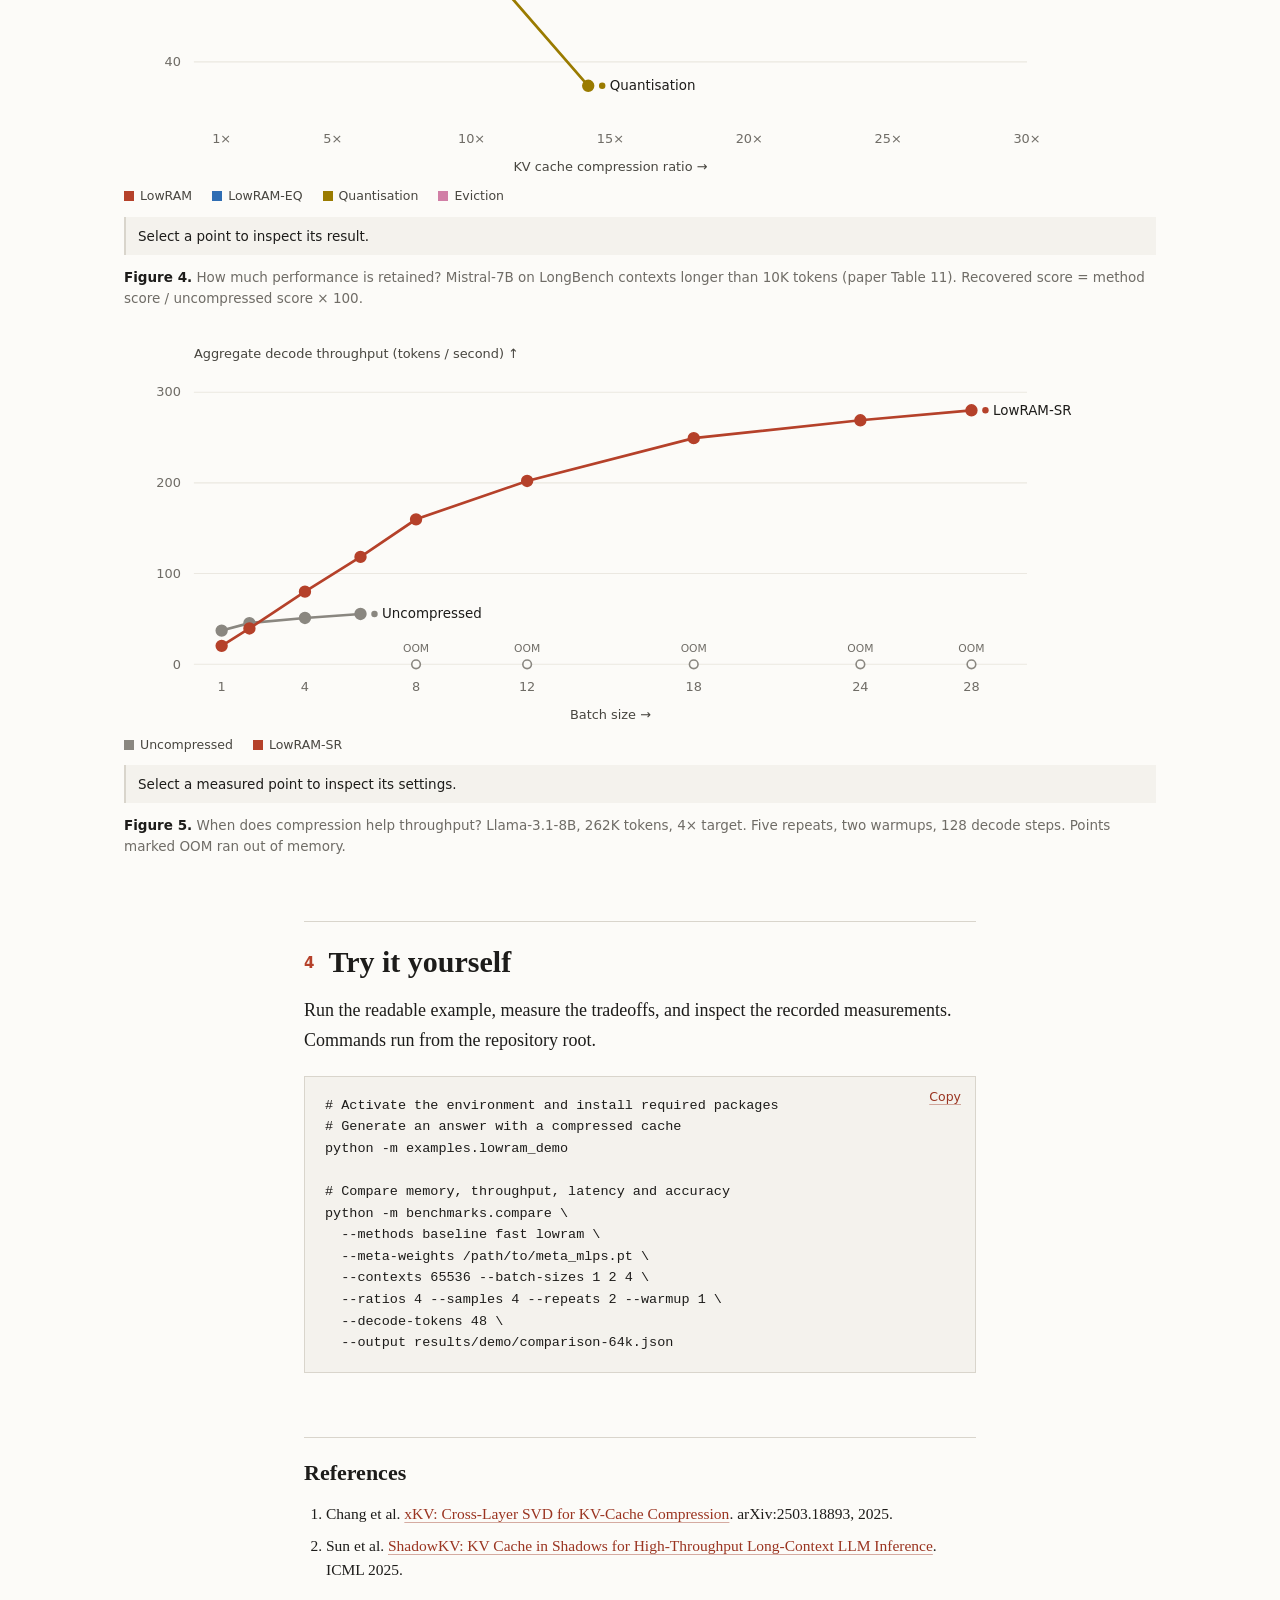
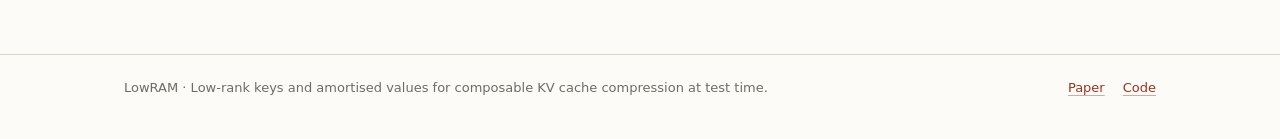
==== commit 621dd709: "[Update] make unpadded sdpa default for batch sizes greater than 1" ====
--- a/website/index.html
+++ b/website/index.html
@@ -134,7 +134,7 @@
 python -m benchmarks.compare \
   --methods baseline fast lowram \
   --meta-weights /path/to/meta_mlps.pt \
-  --contexts 65536 --batch-sizes 1 2 4 --unpadded-sdpa \
+  --contexts 65536 --batch-sizes 1 2 4 \
   --ratios 4 --samples 4 --repeats 2 --warmup 1 \
   --decode-tokens 48 \
   --output results/demo/comparison-64k.json</pre>
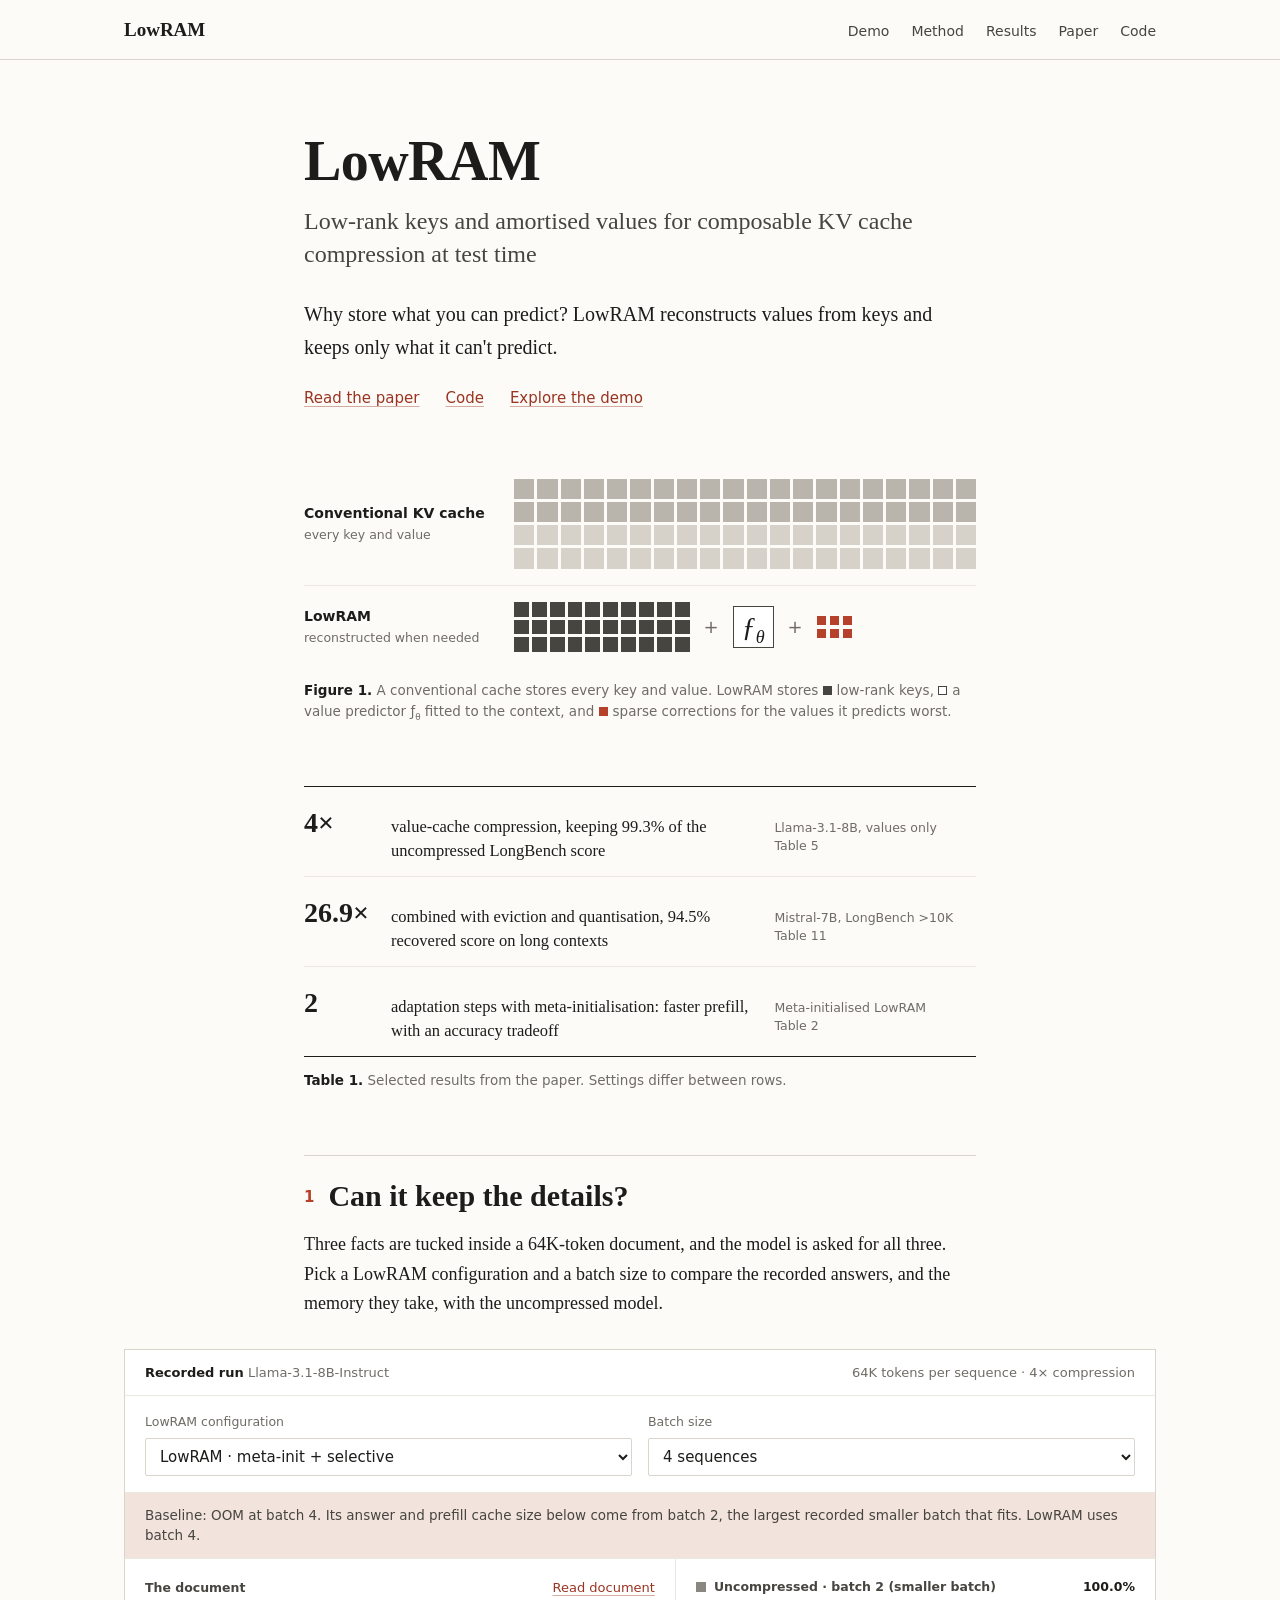
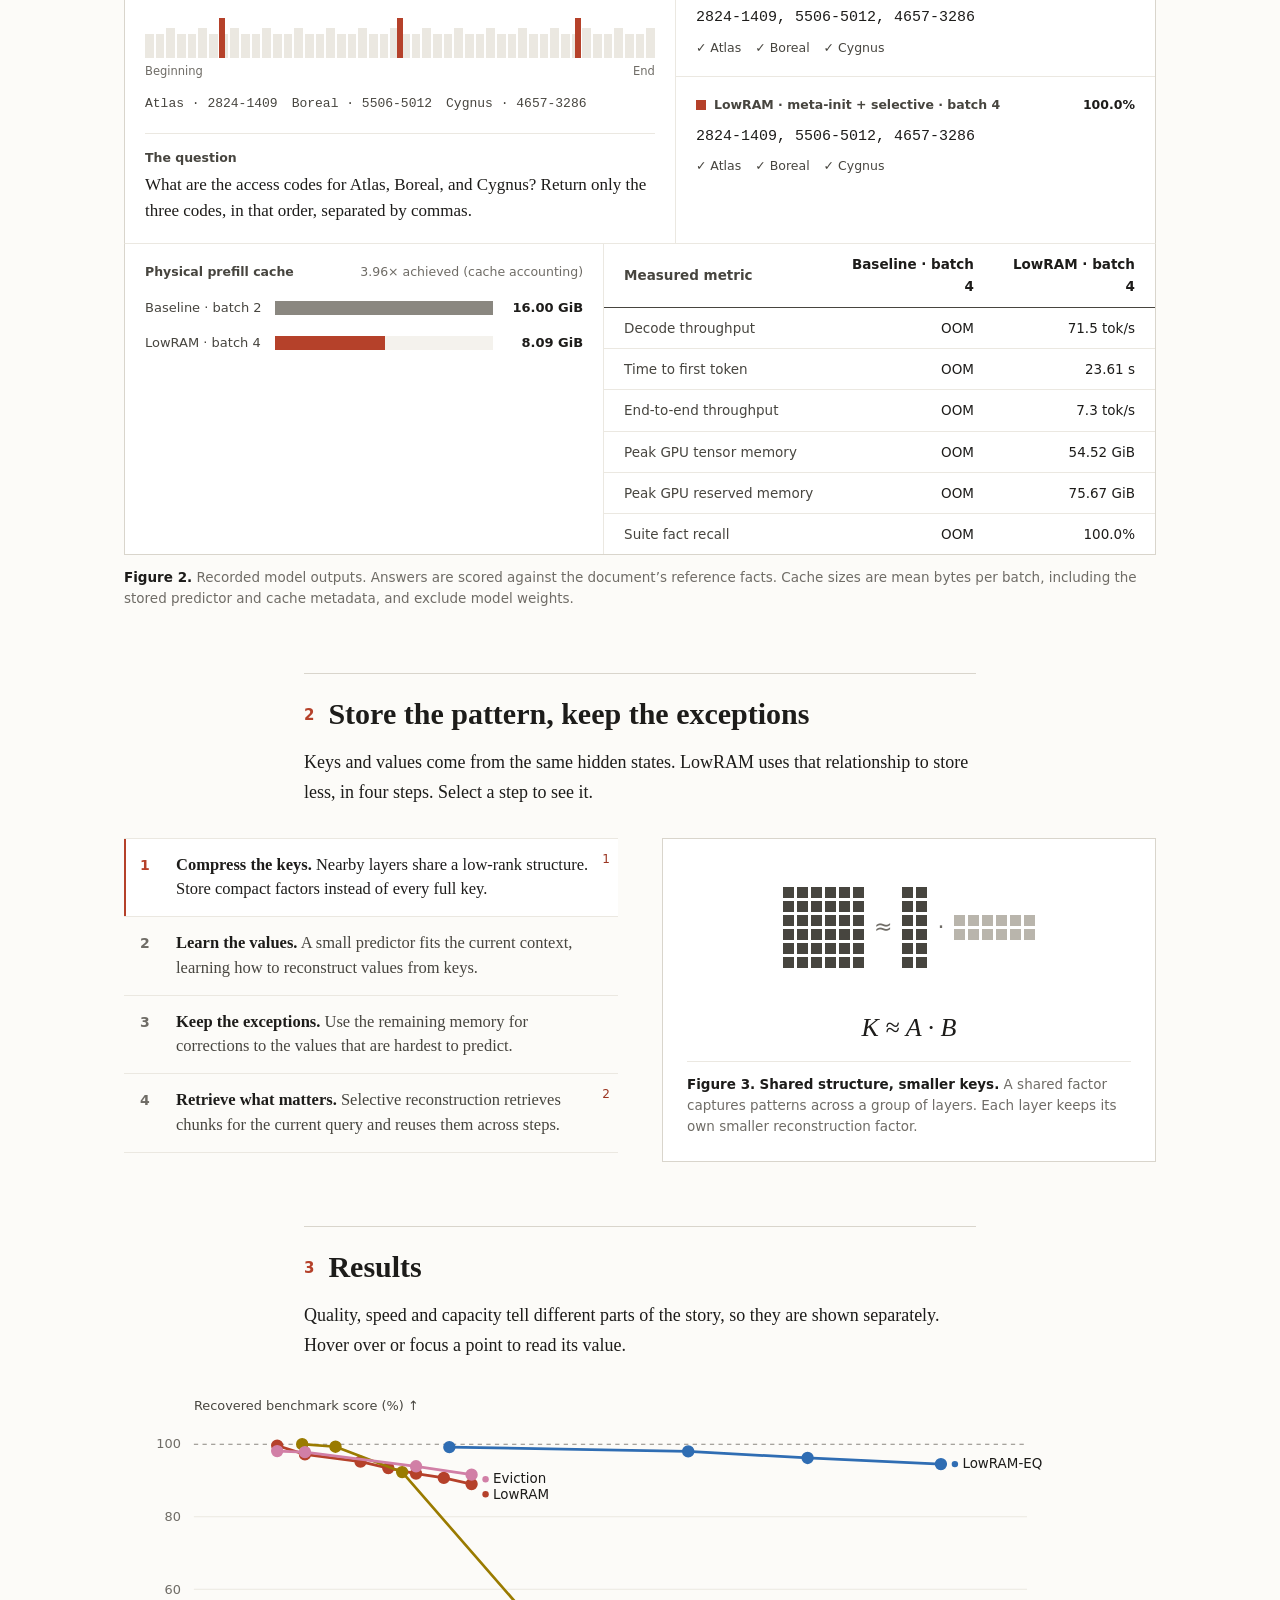
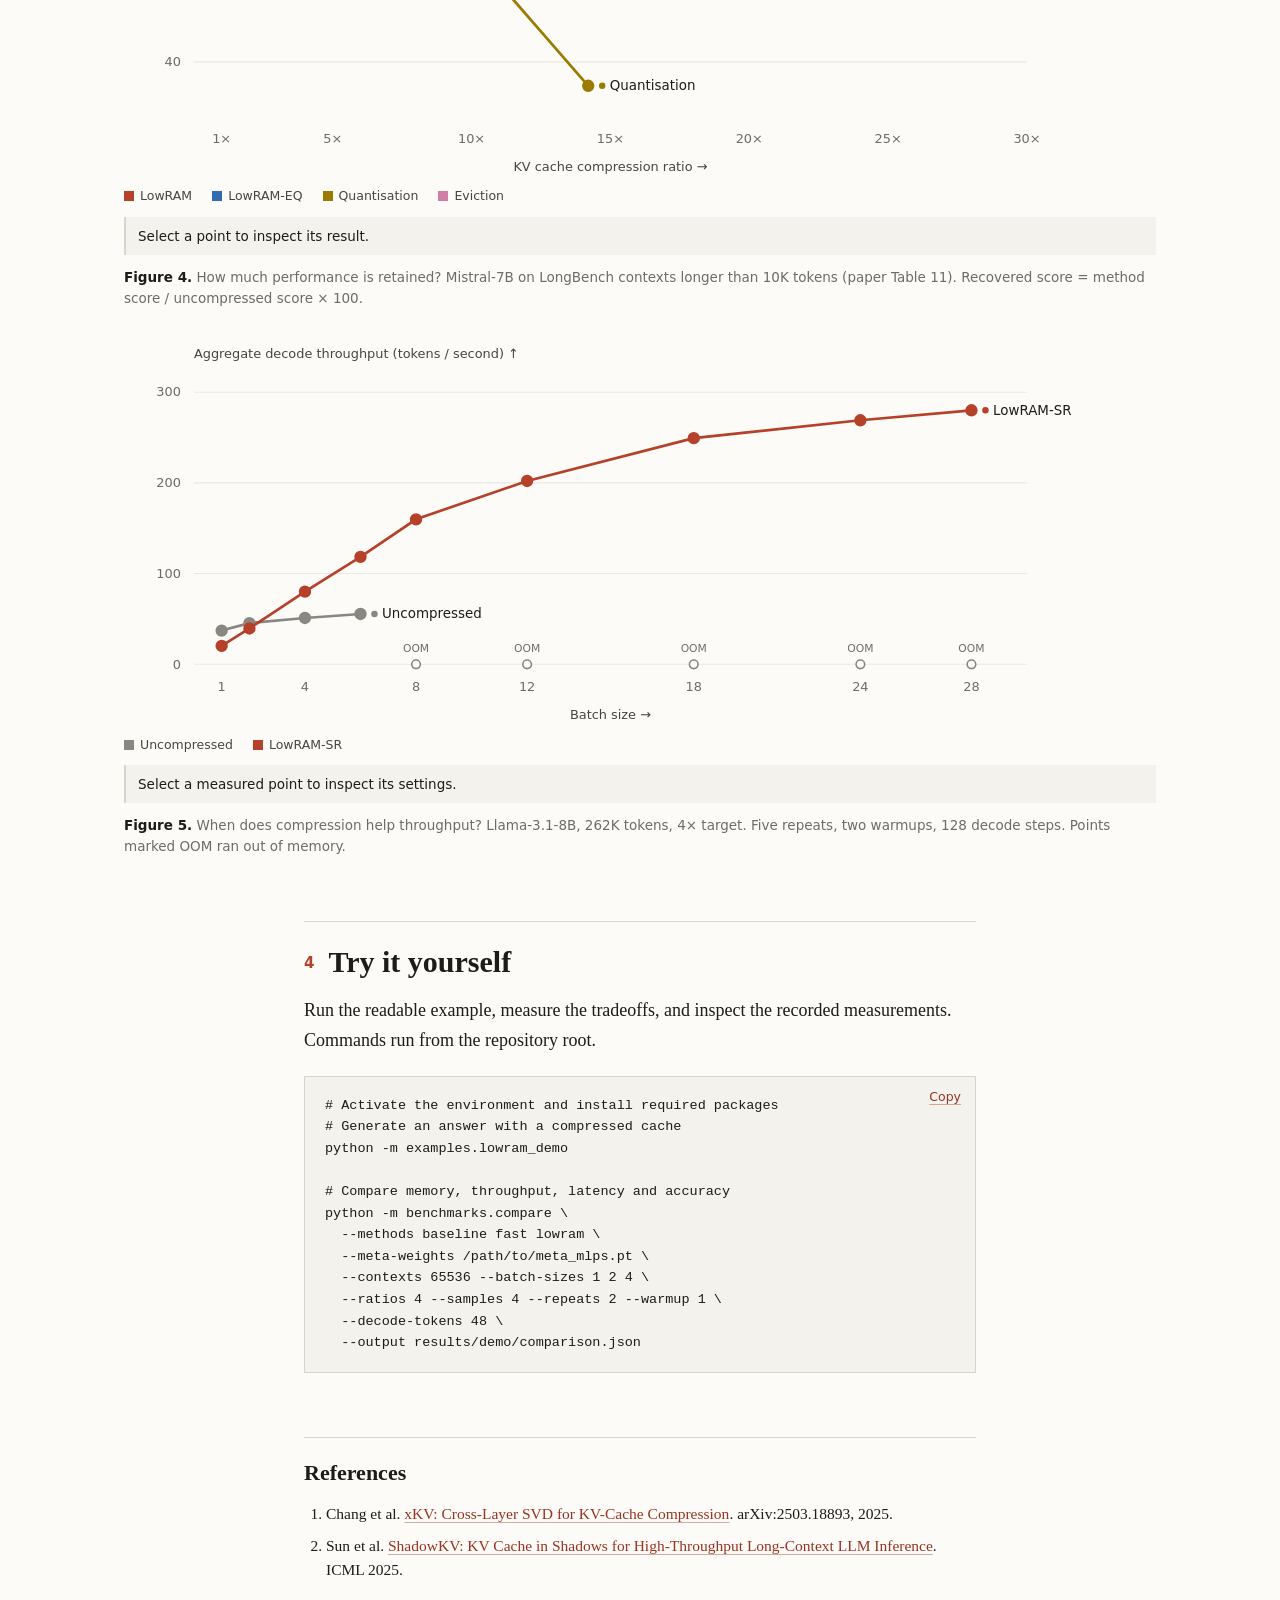
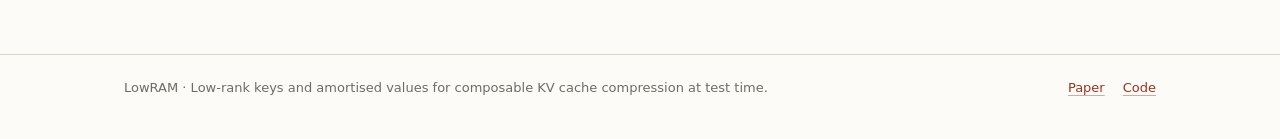
==== commit 51c0f3d5: "[Update] add comparison script" ====
--- a/website/index.html
+++ b/website/index.html
@@ -137,7 +137,7 @@
   --contexts 65536 --batch-sizes 1 2 4 \
   --ratios 4 --samples 4 --repeats 2 --warmup 1 \
   --decode-tokens 48 \
-  --output results/demo/comparison-64k.json</pre>
+  --output results/demo/comparison.json</pre>
         </div>
       </section>
 
